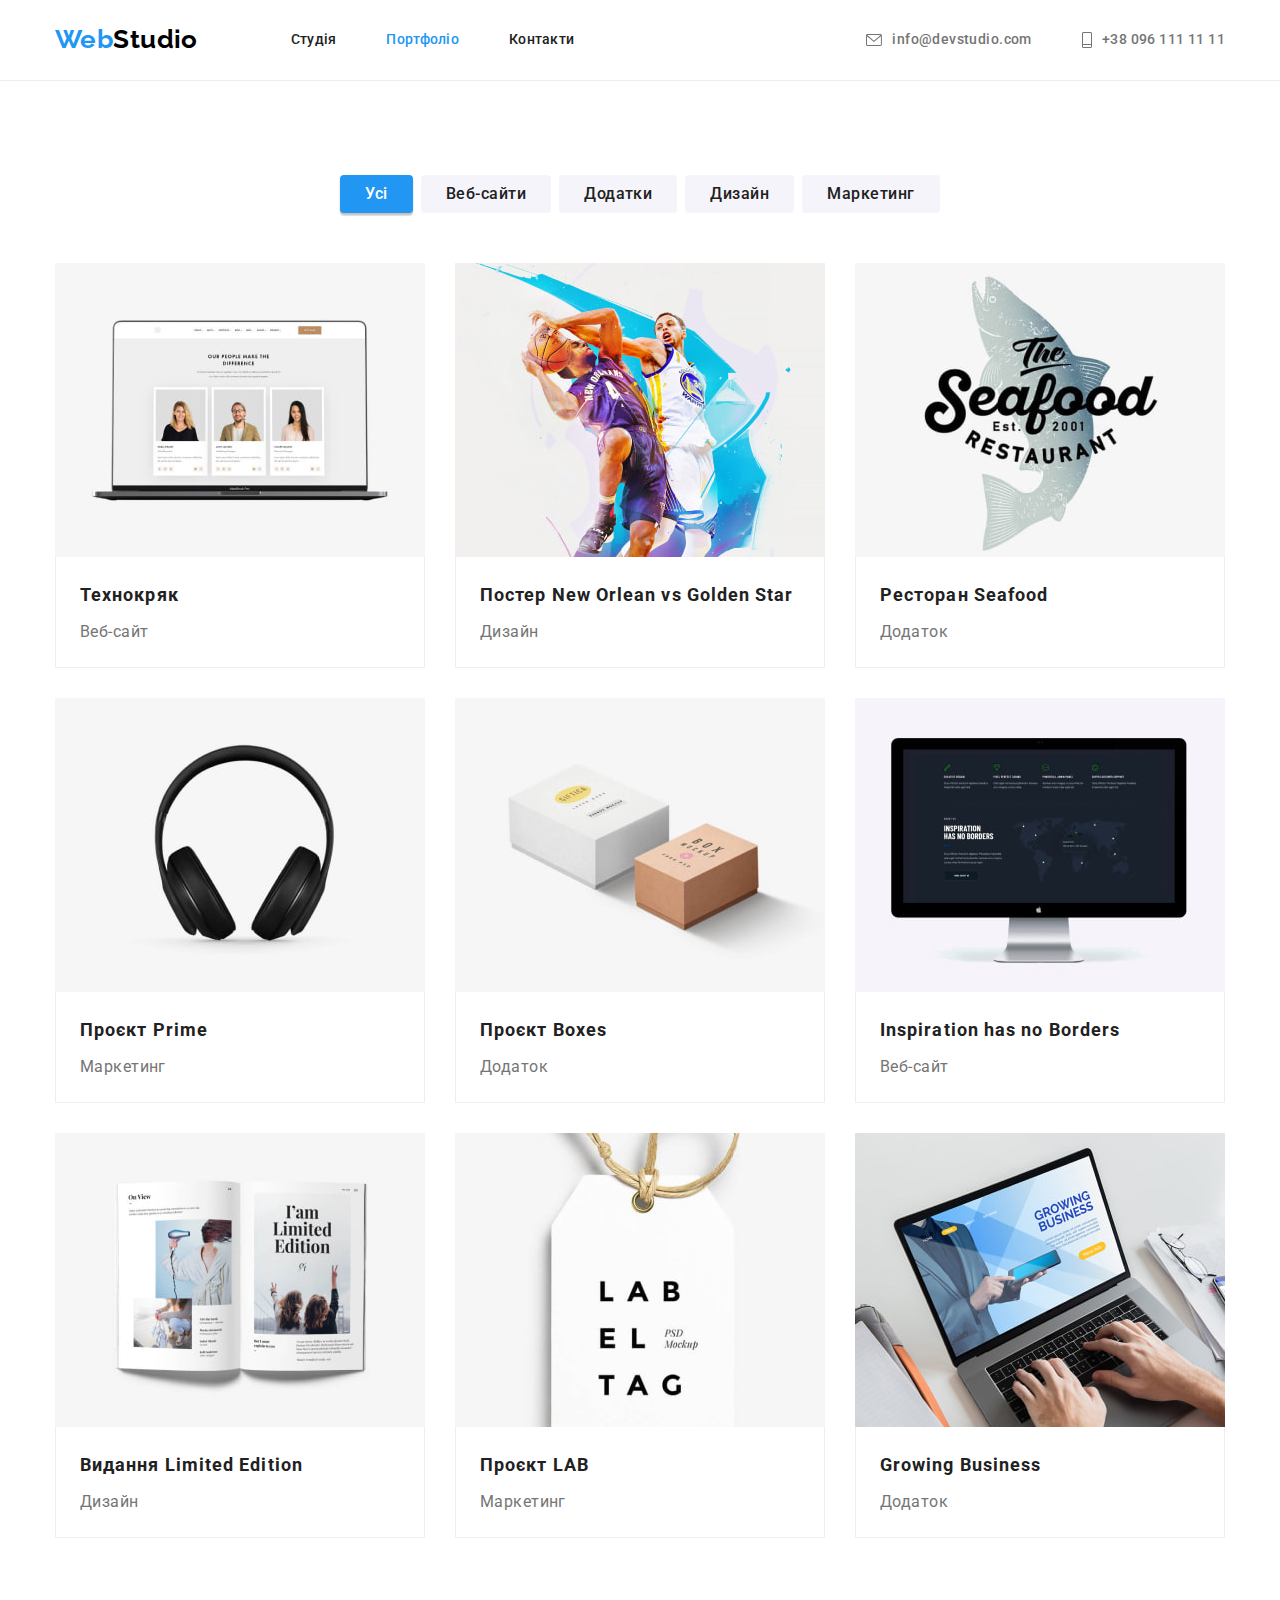
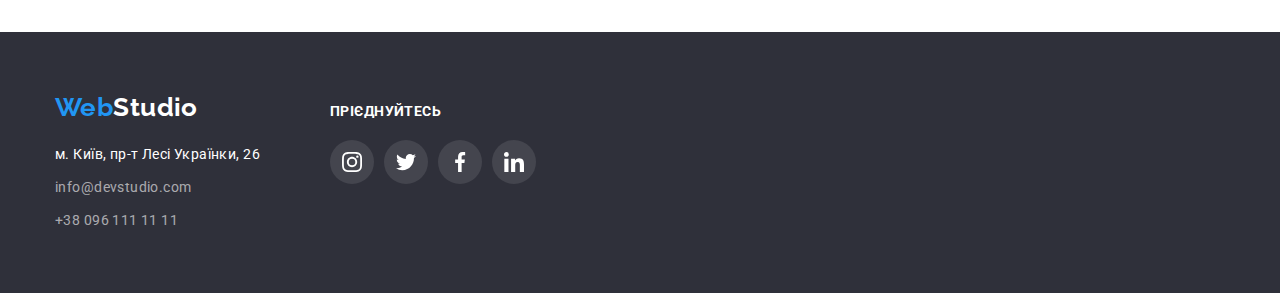
==== portfolio.html @ 02ed6fbc "Initial commit" ====
<!DOCTYPE html>
<html lang="uk">
  <head>
    <meta charset="UTF-8" />
    <meta name="viewport" content="width=device-width, initial-scale=1.0" />
    <title>Вебстудія Київ</title>
    <!-- Шрифти проекту -->
    <link rel="preconnect" href="https://fonts.googleapis.com" />
    <link rel="preconnect" href="https://fonts.gstatic.com" crossorigin />
    <link
      href="https://fonts.googleapis.com/css2?family=Raleway:wght@700&family=Roboto:wght@400;500;700;900&display=swap"
      rel="stylesheet"
    />
    <!-- modern-normalize -->
    <link
      rel="stylesheet"
      href="https://cdn.jsdelivr.net/npm/modern-normalize@2.0.0/modern-normalize.min.css"
    />
    <!-- Кастомні шрифти -->
    <link rel="stylesheet" href="./css/styles.css" />
  </head>
  <body>
    <!-- Шапка сайта -->
    <header class="page-header">
      <div class="container page-container">
        <nav class="page-nav">
          <a class="logo link logo-header" href="./index.html" lang="en">
            Web<span class="logo-white">Studio</span>
          </a>

          <ul class="page-list list">
            <li class="page-item">
              <a class="page-link link" href="./index.html">Студія</a>
            </li>
            <li class="page-item">
              <a class="page-link link active-link" href="./portfolio.html"
                >Портфоліо</a
              >
            </li>
            <li class="page-item">
              <a class="page-link link" href="./index.html">Контакти</a>
            </li>
          </ul>
        </nav>

        <ul class="contact-list list">
          <li class="contact-item">
            <a class="contact-mail-link link" href="mailto:info@devstudio.com">
              <svg class="contact-icon" width="16" height="12">
                <use href="./images/sprite.svg#envelope"></use>
              </svg>
              info@devstudio.com</a
            >
          </li>
          <li class="contact-item">
            <a class="contact-tel-link link" href="tel:+380961111111">
              <svg class="contact-icon" width="10" height="16">
                <use href="./images/sprite.svg#smartphone"></use>
              </svg>
              +38 096 111 11 11</a
            >
          </li>
        </ul>
      </div>
    </header>
    <!-- Тело сайта -->
    <main>
      <section class="work section">
        <div class="container">
          <h1 class="work-title visually-hidden title">Галерея проектів</h1>
          <!-- Фільтр проектів -->
          <ul class="work-list list">
            <li class="work-item">
              <button class="work-filter-btn active-btn btn" type="button">
                Усі
              </button>
            </li>

            <li class="work-item">
              <button class="work-filter-btn btn" type="button">
                Веб-сайти
              </button>
            </li>

            <li class="work-item">
              <button class="work-filter-btn btn" type="button">Додатки</button>
            </li>

            <li class="work-item">
              <button class="work-filter-btn btn" type="button">Дизайн</button>
            </li>

            <li class="work-item">
              <button class="work-filter-btn btn" type="button">
                Маркетинг
              </button>
            </li>
          </ul>
          <!-- Проекти -->
          <ul class="project-list list">
            <li class="project-item">
              <a class="project-link link" href="">
                <img
                  class="project-img"
                  src="./images/galery/img1.jpeg"
                  alt="Ноутбук із відкритим сайтом Технокряк"
                />
                <div class="project-item-content">
                  <h2 class="project-subtitle subtitle">Технокряк</h2>
                  <p class="project-deck">Веб-сайт</p>
                </div>
              </a>
            </li>

            <li class="project-item">
              <a class="project-link link" href="">
                <img
                  class="project-img"
                  src="./images/galery/img2.jpeg"
                  alt="Постер із двома баскетболістами"
                />
                <div class="project-item-content">
                  <h2 class="project-subtitle subtitle">
                    Постер <span lang="en">New Orlean vs Golden Star</span>
                  </h2>
                  <p class="project-deck">Дизайн</p>
                </div>
              </a>
            </li>

            <li class="project-item">
              <a class="project-link link" href="">
                <img
                  class="project-img"
                  src="./images/galery/img3.jpeg"
                  alt="Додаток для ресторану"
                />
                <div class="project-item-content">
                  <h2 class="project-subtitle subtitle">
                    Ресторан <span lang="en">Seafood</span>
                  </h2>
                  <p class="project-deck">Додаток</p>
                </div>
              </a>
            </li>

            <li class="project-item">
              <a class="project-link link" href="">
                <img
                  class="project-img"
                  src="./images/galery/img4.jpeg"
                  alt="Навушники"
                />
                <div class="project-item-content">
                  <h2 class="project-subtitle subtitle">
                    Проєкт <span lang="en">Prime</span>
                  </h2>
                  <p class="project-deck">Маркетинг</p>
                </div>
              </a>
            </li>

            <li class="project-item">
              <a class="project-link link" href="">
                <img
                  class="project-img"
                  src="./images/galery/img5.jpeg"
                  alt="Два бокси"
                />
                <div class="project-item-content">
                  <h2 class="project-subtitle subtitle">
                    Проєкт <span lang="en">Boxes</span>
                  </h2>
                  <p class="project-deck">Додаток</p>
                </div>
              </a>
            </li>

            <li class="project-item">
              <a class="project-link link" href="">
                <img
                  class="project-img"
                  src="./images/galery/img6.jpeg"
                  alt="Монітор із відкритим веб-сайтом"
                />
                <div class="project-item-content">
                  <h2 class="project-subtitle subtitle">
                    <span lang="en">Inspiration has no Borders</span>
                  </h2>
                  <p class="project-deck">Веб-сайт</p>
                </div>
              </a>
            </li>

            <li class="project-item">
              <a class="project-link link" href="">
                <img
                  class="project-img"
                  src="./images/galery/img7.jpeg"
                  alt="Відкрита книга"
                />
                <div class="project-item-content">
                  <h2 class="project-subtitle subtitle">
                    Видання <span lang="en">Limited Edition</span>
                  </h2>
                  <p class="project-deck">Дизайн</p>
                </div>
              </a>
            </li>

            <li class="project-item">
              <a class="project-link link" href="">
                <img
                  class="project-img"
                  src="./images/galery/img8.jpeg"
                  alt="Брелок з назвою проекту"
                />
                <div class="project-item-content">
                  <h2 class="project-subtitle subtitle">
                    Проєкт <span lang="en">LAB</span>
                  </h2>
                  <p class="project-deck">Маркетинг</p>
                </div>
              </a>
            </li>

            <li class="project-item">
              <a class="project-link link" href="">
                <img
                  class="project-img"
                  src="./images/galery/img9.jpeg"
                  alt="Ноутбук з відкритим додатком"
                />
                <div class="project-item-content">
                  <h2 class="project-subtitle subtitle">
                    <span lang="en">Growing Business</span>
                  </h2>
                  <p class="project-deck">Додаток</p>
                </div>
              </a>
            </li>
          </ul>
        </div>
      </section>
    </main>
    <!-- Подвал сайта-->
    <footer class="foot">
      <div class="container foot-container">
        <div class="foot-address-content">
          <a class="logo-foot logo link" href="./index.html" lang="en">
            Web<span class="logo-dark">Studio</span>
          </a>
          <address class="foot-address-block">
            <ul class="foot-address-list list">
              <li class="foot-address-item">
                <a
                  class="foot-contact-address-link link"
                  href="https://maps.app.goo.gl/mDqCFLNQbTsLXvxj6"
                  target="_blank"
                  rel="noopener noreferrer"
                  >м. Київ, пр-т Лесі Українки, 26</a
                >
              </li>
              <li class="foot-address-item">
                <a
                  class="foot-contact-mail-link link"
                  href="mailto:info@-itemdevstudio.com"
                  >info@devstudio.com</a
                >
              </li>
              <li class="foot-address-item">
                <a class="foot-contact-tel-link link" href="tel:+380961111111"
                  >+38 096 111 11 11</a
                >
              </li>
            </ul>
          </address>
        </div>
        <div class="foot-social-content">
          <p class="foot-social-deck">ПРІЄДНУЙТЕСЬ</p>
          <ul class="foot-social-list list">
            <li class="foot-social-item item">
              <a
                class="foot-social-link link"
                href=""
                target="_blank"
                rel="noopener noreferrer"
                aria-label="іконка Instagram"
              >
                <svg class="foot-social-icon" width="20" height="20">
                  <use href="./images/sprite.svg#instagram"></use>
                </svg>
              </a>
            </li>
            <li class="foot-social-item item">
              <a
                class="foot-social-link link"
                href=""
                target="_blank"
                rel="noopener noreferrer"
                aria-label="іконка Twitter"
              >
                <svg class="foot-social-icon" width="20" height="20">
                  <use href="./images/sprite.svg#twitter"></use>
                </svg>
              </a>
            </li>
            <li class="foot-social-item item">
              <a
                class="foot-social-link link"
                href=""
                target="_blank"
                rel="noopener noreferrer"
                aria-label="іконка Facebook"
              >
                <svg class="foot-social-icon" width="20" height="20">
                  <use href="./images/sprite.svg#facebook"></use>
                </svg>
              </a>
            </li>
            <li class="foot-social-item item">
              <a
                class="foot-social-link link"
                href=""
                target="_blank"
                rel="noopener noreferrer"
                aria-label="іконка Linkedin"
              >
                <svg class="foot-social-icon" width="20" height="20">
                  <use href="./images/sprite.svg#linkedin"></use>
                </svg>
              </a>
            </li>
          </ul>
        </div>
      </div>
    </footer>
  </body>
</html>
---- css/styles.css ----
:root {
  --main-font: 'Roboto', sans-serif;
  --secondary-font: 'Raleway', sans-serif;

  /* text color */
  --main-txt-cl: #757575;
  --secondary-txt-cl: #212121;
  --accent-cl: #2196f3;

  /* bacground text color */
  --main-bg-cl: #ffffff;
  --secondary-bg-cl: #f5f4fa;
  --dark-bg-cl: #2f303a;
  --border-item-cl: #eeeeee;
  --icon-color: #afb1b8;

  --gap-between-cards: 30px;
}

.visually-hidden {
  position: absolute;
  width: 1px;
  height: 1px;
  margin: -1px;
  border: 0;
  padding: 0;

  white-space: nowrap;
  clip-path: inset(100%);
  clip: rect(0 0 0 0);
  overflow: hidden;
}

body {
  color: var(--main-txt-cl);
  background-color: var(--main-bg-cl);

  font-family: var(--main-font);
  font-size: 14px;
  line-height: 1.71;
  letter-spacing: 0.03em;
}

.container {
  width: 1200px;
  padding-left: 15px;
  padding-right: 15px;
  margin-left: auto;
  margin-right: auto;
  /* outline: 2px solid #000000; */
}

h1,
h2,
h3,
h4,
h5,
h6,
p {
  margin: 0;
}

img {
  display: block;
  max-width: 100%;
  height: auto;
}

.section {
  padding-top: 94px;
  padding-bottom: 94px;
}

.link {
  text-decoration: none;
}

.list {
  margin: 0;
  padding: 0;
  list-style: none;
}

.btn {
  cursor: pointer;
}

/* ====== Page header ====== */
/* = logo = */
.page-header {
  border-bottom: 1px solid #ececec;
}

.logo {
  color: var(--accent-cl);
  font-family: var(--secondary-font);
  font-size: 26px;
  font-weight: 700;
  line-height: 1.2;
}

.logo-header {
  margin-right: 93px;
}

.logo-white {
  color: #000000;
}
.logo-dark {
  color: var(--main-bg-cl);
}
/* = /logo = */
/* = link-list = */
.page-container {
  display: flex;
  align-items: center;
}

.page-list {
  display: flex;
  align-items: center;
}

.page-item {
  margin-right: 50px;
}

.page-item:last-child {
  margin-right: 0;
}

.page-nav {
  display: flex;
  align-items: center;
}

.page-link {
  display: block;
  padding-top: 32px;
  padding-bottom: 32px;

  font-weight: 500;
  line-height: 1.14;
  letter-spacing: 0.02em;

  color: var(--secondary-txt-cl);
}

.page-link:hover,
.page-link:focus,
.contact-mail-link:hover,
.contact-mail-link:focus,
.contact-tel-link:hover,
.contact-tel-link:focus {
  color: var(--accent-cl);
}

.active-link {
  color: var(--accent-cl);
}
/* = /link-list = */
/* = contact-list = */
.contact-list {
  display: flex;
  align-items: center;

  margin-left: auto;
}

.contact-item {
  margin-right: 50px;
}

.contact-item:last-child {
  margin-right: 0;
}

.contact-mail-link,
.contact-tel-link {
  display: flex;
  align-items: center;

  color: currentColor;
  font-weight: 500;
}

.contact-icon {
  margin-right: 10px;
  fill: currentColor;
}
/* = /contact-list = */
/* ====== /Page header ====== */

/* ====== Hero section ====== */
.hero {
  text-align: center;
  padding-top: 200px;
  padding-bottom: 200px;
  color: var(--main-bg-cl);

  max-width: 1600px;
  max-height: 600px;
  margin-left: auto;
  margin-right: auto;
  background-color: var(--dark-bg-cl);
  background-image: linear-gradient(
      to right,
      rgba(47, 48, 58, 0.4),
      rgba(47, 48, 58, 0.4)
    ),
    url('../images/bgimage/herobg.jpeg');
  background-repeat: no-repeat;
  background-position: center;
  background-size: cover;
}

.hero-title {
  width: 696px;
  margin-left: auto;
  margin-right: auto;
  margin-bottom: 30px;

  font-size: 44px;
  font-weight: 900;
  line-height: 1.36;
  letter-spacing: 0.06em;
}

.feedback-btn {
  display: inline-flex;
  min-width: 216px;
  min-height: 50px;
  border-radius: 4px;
  border: none;
  padding-top: 10px;
  padding-right: 32px;
  padding-bottom: 10px;
  padding-left: 32px;

  font-size: 16px;
  font-weight: 700;
  line-height: 1.87;
  letter-spacing: 0.06em;
  text-align: center;

  color: var(--main-bg-cl);
  background-color: var(--accent-cl);
}

.feedback-btn:hover,
.feedback-btn:focus {
  background-color: #188ce8;
}
/* ====== /Hero section ====== */

/* ====== Advantage section ====== */
.advantag-list {
  display: flex;
}

.advantag-item {
  min-width: 270px;
  margin-right: 30px;
}

.advantag-item:last-child {
  margin-right: 0;
}

.advantag-icon-content {
  display: flex;
  align-items: center;
  justify-content: center;
  margin-bottom: 30px;

  width: 270px;
  height: 120px;
  border-radius: 4px;

  background-color: var(--secondary-bg-cl);
}

.advantag-subtitle {
  margin-bottom: 10px;

  font-weight: 700;
  font-size: 14px;
  line-height: 1.14;
  letter-spacing: 0.03em;

  color: var(--secondary-txt-cl);
}
/* ====== /Advantage section ====== */

/* ====== About section ====== */
.about {
  padding-top: 0;
}

.about-list {
  display: flex;
}

.about-item {
  margin-right: 30px;
}

.about-item:last-child {
  margin-right: 0;
}

.about-title,
.team-title,
.clients-title {
  margin-bottom: 50px;

  font-size: 36px;
  font-weight: 700;
  line-height: 1.16;
  letter-spacing: 0.03em;
  text-align: center;

  color: var(--secondary-txt-cl);
}
/* ====== /About section ====== */

/* ====== Team section ====== */
.team {
  background-color: var(--secondary-bg-cl);
}

.team-list {
  display: flex;

  text-align: center;
}

.team-item {
  margin-right: 30px;

  min-width: 270px;

  border-radius: 0 0 4px 4px;
  box-shadow: 0px 2px 1px 0px #00000033, 0px 1px 1px 0px #00000024,
    0px 1px 3px 0px #0000001f;
  background-color: var(--main-bg-cl);
}

.team-item:last-child {
  margin-right: 0;
}

.team-item-content {
  padding-top: 30px;
  padding-bottom: 30px;
}

.team-subtitle {
  margin-bottom: 10px;

  font-size: 16px;
  font-weight: 500;
  line-height: 1.18;
  letter-spacing: 0.03em;

  color: var(--secondary-txt-cl);
}

.team-deck {
  margin-top: 0;
  margin-bottom: 16px;

  font-size: 16px;
  line-height: 1.18;
}

.team-social-list {
  display: flex;
  align-items: center;
  justify-content: center;
}

.team-social-item:not(:last-child) {
  display: flex;
  margin-right: 10px;
}

.team-social-link {
  display: flex;
  align-items: center;
  justify-content: center;

  width: 44px;
  height: 44px;
  border-radius: 50%;

  color: var(--icon-color);
  background-color: var(--main-bg-cl);
}

.team-social-link:hover,
.team-social-link:focus {
  color: var(--main-bg-cl);
  background-color: var(--accent-cl);
}

.social-icon {
  fill: currentColor;
}
/* ====== /Team section ====== */

/* ====== Clients section ====== */
.clients-list {
  display: flex;
  align-items: center;
  justify-content: center;
}

.clients-item {
  display: flex;
  align-items: center;
  justify-content: center;
  margin-right: 30px;
}

.clients-item:last-child {
  margin-right: 0;
}

.clients-item-link {
  display: flex;
  align-items: center;
  justify-content: center;

  width: 170px;
  height: 92px;
  border-radius: 4px;
  border: 1px solid var(--icon-color);
  color: var(--icon-color);
}

.clients-item-link:hover,
.clients-item-link:focus {
  color: var(--accent-cl);
  border-color: var(--accent-cl);
}

.clients-icon {
  fill: currentColor;
}
/* ====== /Clients section ====== */

/* ====== Footer ====== */
.foot {
  padding-top: 60px;
  padding-bottom: 60px;

  background-color: var(--dark-bg-cl);
}

.foot-container {
  display: flex;
  align-items: baseline;
}

.foot-address-content:not(:last-child) {
  margin-right: 70px;
}

.logo-foot {
  display: inline-block;
  margin-bottom: 20px;
}

.foot-address-block {
  display: block;

  font-style: inherit;
}

.foot-address-item {
  margin-bottom: 9px;
}

.foot-address-item:last-child {
  margin-bottom: 0;
}

.foot-contact-address-link {
  color: var(--main-bg-cl);
}

.foot-contact-mail-link,
.foot-contact-tel-link {
  color: rgba(255, 255, 255, 0.6);
}

.foot-contact-address-link:hover,
.foot-contact-address-link:focus,
.foot-contact-mail-link:hover,
.foot-contact-mail-link:focus,
.foot-contact-tel-link:hover,
.foot-contact-tel-link:focus {
  color: var(--accent-cl);
}

.foot-social-deck {
  margin-bottom: 20px;

  font-size: 14px;
  font-weight: 700;
  line-height: 1.14;
  font-family: Roboto;

  color: var(--main-bg-cl);
}

.foot-social-list {
  display: flex;
  align-items: center;
  justify-content: center;
}

.foot-social-item:not(:last-child) {
  margin-right: 10px;
}

.foot-social-link {
  display: flex;
  align-items: center;
  justify-content: center;

  width: 44px;
  height: 44px;
  border-radius: 50%;

  color: var(--main-bg-cl);
  background-color: rgba(255, 255, 255, 0.1);
}

.foot-social-link:hover,
.foot-social-link:focus {
  background-color: var(--accent-cl);
}

.foot-social-icon {
  fill: currentColor;
}

/* ====== /Footer ====== */

/* =============== Portfolio =============== */

/* ====== Work section ====== */

/* = Project filter = */
.work-list {
  display: flex;
  align-items: center;
  justify-content: center;

  margin-bottom: 50px;
}

.work-item {
  margin-right: 8px;
}

.work-item:last-child {
  margin-right: 0;
}

.work-filter-btn {
  display: inline-flex;

  padding-top: 6px;
  padding-right: 25px;
  padding-bottom: 6px;
  padding-left: 25px;

  border-radius: 4px;
  border: none;

  font-size: 16px;
  font-weight: 500;
  line-height: 1.62;
  letter-spacing: 0.03em;

  color: var(--secondary-txt-cl);
  background-color: var(--secondary-bg-cl);
}

.work-filter-btn:hover,
.work-filter-btn:focus {
  color: var(--main-bg-cl);
  background-color: var(--accent-cl);
  box-shadow: 0px 2px 2px 0px #0000001f, 0px 1px 2px 0px #00000014,
    0px 3px 1px 0px #0000001a;
}

.active-btn {
  color: var(--main-bg-cl);
  background-color: var(--accent-cl);
  box-shadow: 0px 2px 2px 0px #0000001f, 0px 1px 2px 0px #00000014,
    0px 3px 1px 0px #0000001a;
}
/* = /Project filter = */

/* = Project list = */
.project-list {
  display: flex;
  flex-wrap: wrap;
  margin-top: calc(-1 * var(--gap-between-cards));
  margin-left: calc(-1 * var(--gap-between-cards));
}

.project-item {
  flex-basis: calc(100% / 3 - var(--gap-between-cards));

  margin-top: var(--gap-between-cards);
  margin-left: var(--gap-between-cards);

  min-width: 370px;
  min-height: 404px;
}

.project-link {
  display: block;
}

.project-link:hover,
.project-link:focus {
  box-shadow: 1px 4px 6px 0px #00000029, 0px 4px 4px 0px #0000000f,
    0px 1px 1px 0px #0000001f;
}

.project-item-content {
  padding-top: 20px;
  padding-right: 24px;
  padding-bottom: 20px;
  padding-left: 24px;

  border-right: 1px solid var(--border-item-cl);
  border-bottom: 1px solid var(--border-item-cl);
  border-left: 1px solid var(--border-item-cl);
}

.project-subtitle {
  margin-bottom: 4px;

  font-size: 18px;
  font-weight: 700;
  line-height: 2;
  letter-spacing: 0.06em;

  color: var(--secondary-txt-cl);
}

.project-deck {
  font-size: 16px;
  line-height: 1.87;

  color: var(--main-txt-cl);
}
/* = /Project list = */

/* ====== /Work section ====== */

/* =============== /Portfolio =============== */
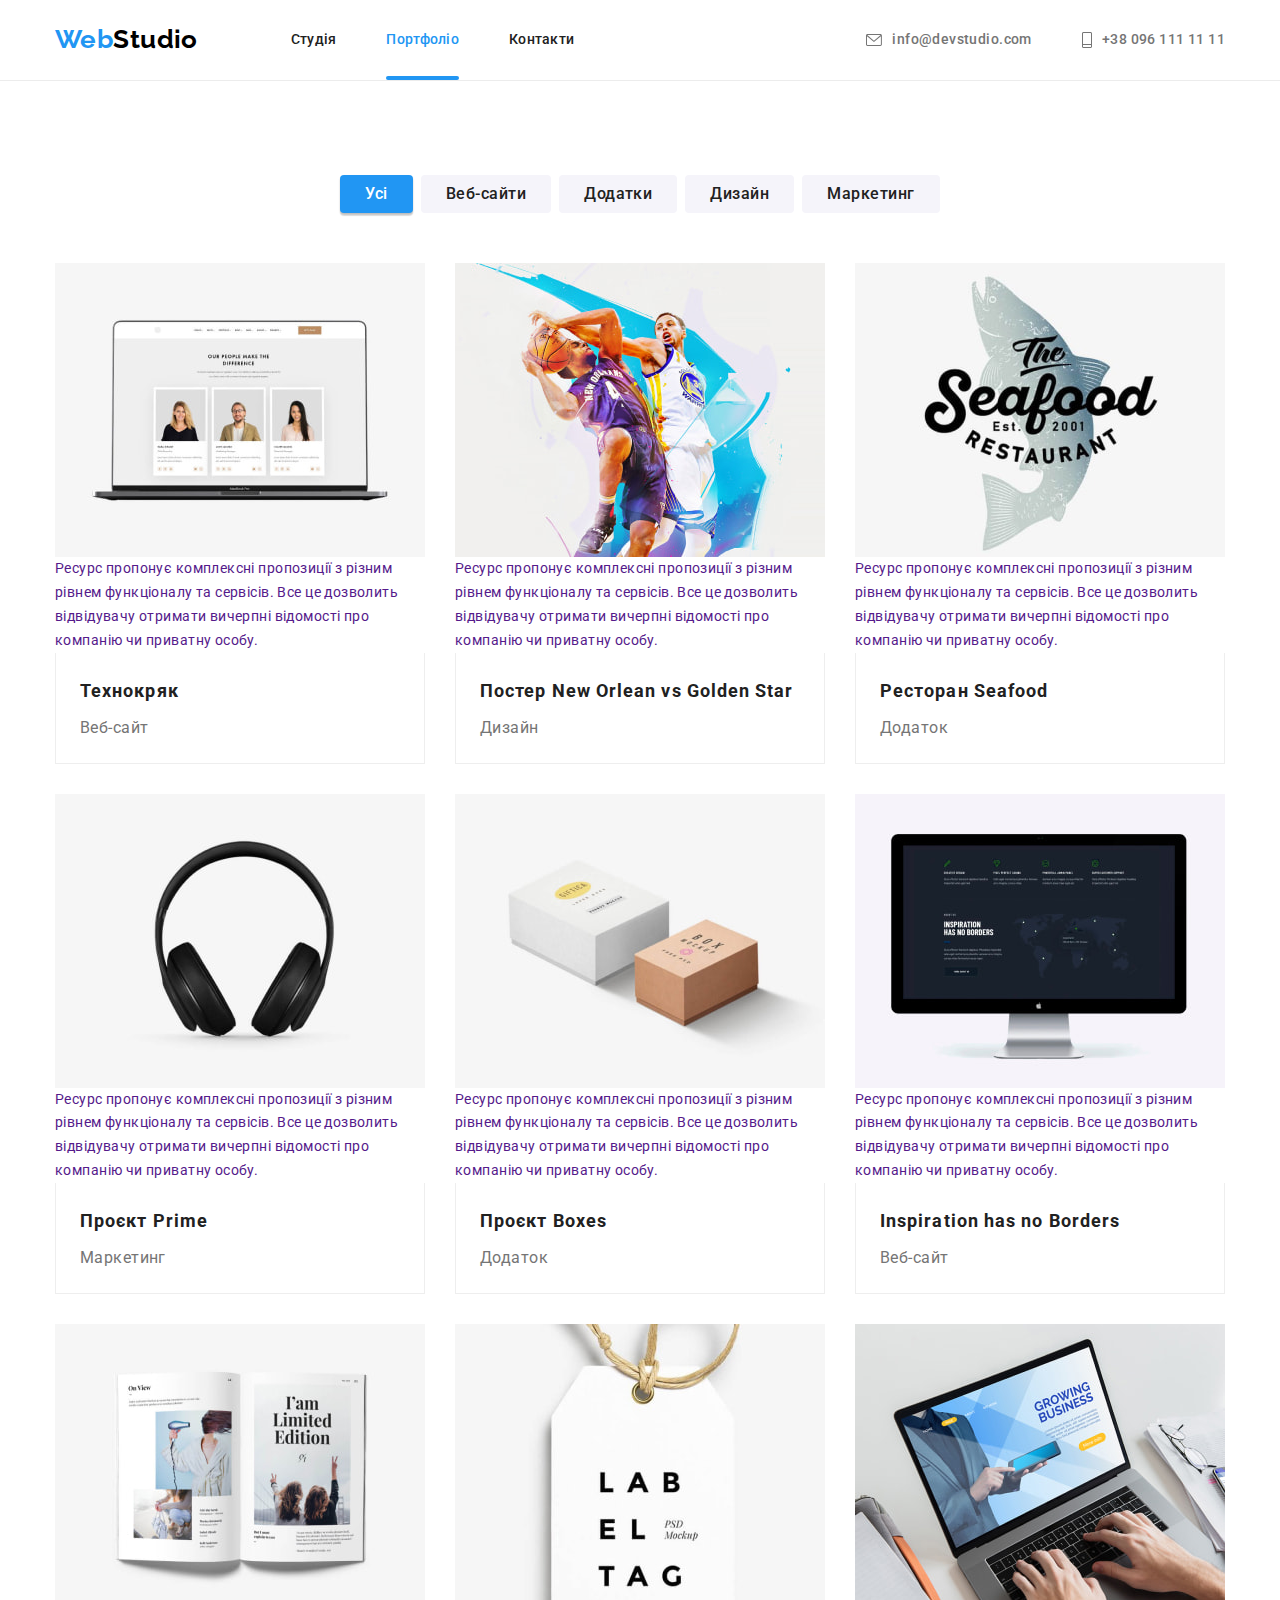
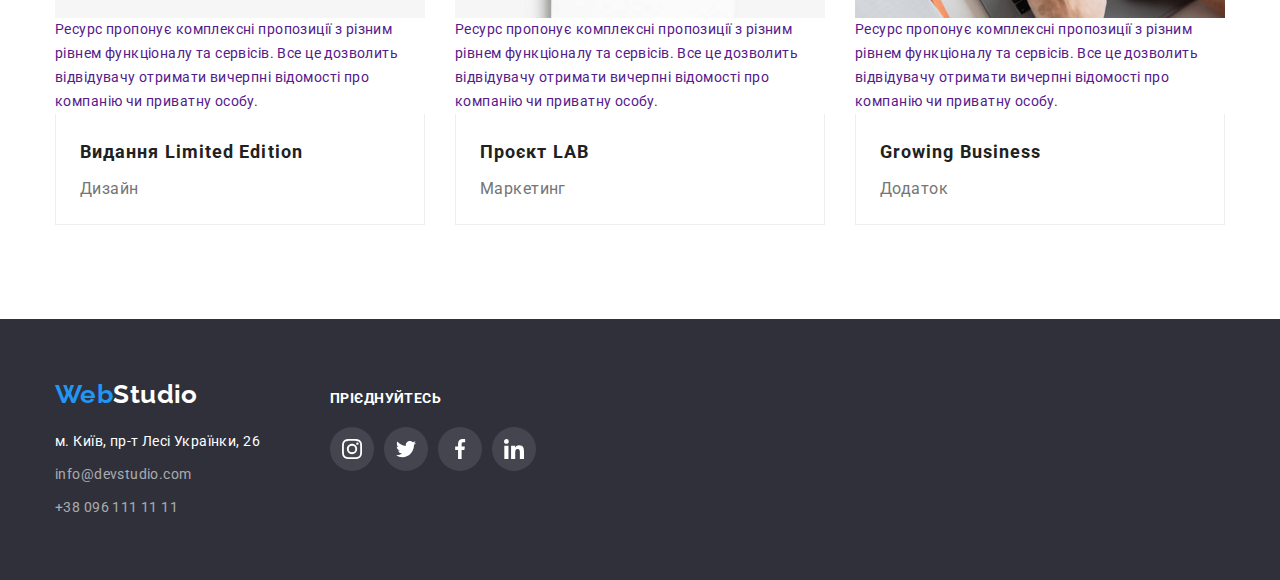
==== commit e443ff33: "added div project-img-content" ====
--- a/portfolio.html
+++ b/portfolio.html
@@ -100,11 +100,20 @@
           <ul class="project-list list">
             <li class="project-item">
               <a class="project-link link" href="">
-                <img
-                  class="project-img"
-                  src="./images/galery/img1.jpeg"
-                  alt="Ноутбук із відкритим сайтом Технокряк"
-                />
+                <div class="project-img-content">
+                  <img
+                    class="project-img"
+                    src="./images/galery/img1.jpeg"
+                    alt="Ноутбук із відкритим сайтом Технокряк"
+                    width="370"
+                    height="294"
+                  />
+                  <p class="project-img-deck">
+                    Ресурс пропонує комплексні пропозиції з різним рівнем
+                    функціоналу та сервісів. Все це дозволить відвідувачу
+                    отримати вичерпні відомості про компанію чи приватну особу.
+                  </p>
+                </div>
                 <div class="project-item-content">
                   <h2 class="project-subtitle subtitle">Технокряк</h2>
                   <p class="project-deck">Веб-сайт</p>
@@ -114,11 +123,20 @@
 
             <li class="project-item">
               <a class="project-link link" href="">
-                <img
-                  class="project-img"
-                  src="./images/galery/img2.jpeg"
-                  alt="Постер із двома баскетболістами"
-                />
+                <div class="project-img-content">
+                  <img
+                    class="project-img"
+                    src="./images/galery/img2.jpeg"
+                    alt="Постер із двома баскетболістами"
+                    width="370"
+                    height="294"
+                  />
+                  <p class="project-img-deck">
+                    Ресурс пропонує комплексні пропозиції з різним рівнем
+                    функціоналу та сервісів. Все це дозволить відвідувачу
+                    отримати вичерпні відомості про компанію чи приватну особу.
+                  </p>
+                </div>
                 <div class="project-item-content">
                   <h2 class="project-subtitle subtitle">
                     Постер <span lang="en">New Orlean vs Golden Star</span>
@@ -130,11 +148,20 @@
 
             <li class="project-item">
               <a class="project-link link" href="">
-                <img
-                  class="project-img"
-                  src="./images/galery/img3.jpeg"
-                  alt="Додаток для ресторану"
-                />
+                <div class="project-img-content">
+                  <img
+                    class="project-img"
+                    src="./images/galery/img3.jpeg"
+                    alt="Додаток для ресторану"
+                    width="370"
+                    height="294"
+                  />
+                  <p class="project-img-deck">
+                    Ресурс пропонує комплексні пропозиції з різним рівнем
+                    функціоналу та сервісів. Все це дозволить відвідувачу
+                    отримати вичерпні відомості про компанію чи приватну особу.
+                  </p>
+                </div>
                 <div class="project-item-content">
                   <h2 class="project-subtitle subtitle">
                     Ресторан <span lang="en">Seafood</span>
@@ -146,11 +173,20 @@
 
             <li class="project-item">
               <a class="project-link link" href="">
-                <img
-                  class="project-img"
-                  src="./images/galery/img4.jpeg"
-                  alt="Навушники"
-                />
+                <div class="project-img-content">
+                  <img
+                    class="project-img"
+                    src="./images/galery/img4.jpeg"
+                    alt="Навушники"
+                    width="370"
+                    height="294"
+                  />
+                  <p class="project-img-deck">
+                    Ресурс пропонує комплексні пропозиції з різним рівнем
+                    функціоналу та сервісів. Все це дозволить відвідувачу
+                    отримати вичерпні відомості про компанію чи приватну особу.
+                  </p>
+                </div>
                 <div class="project-item-content">
                   <h2 class="project-subtitle subtitle">
                     Проєкт <span lang="en">Prime</span>
@@ -162,11 +198,20 @@
 
             <li class="project-item">
               <a class="project-link link" href="">
-                <img
-                  class="project-img"
-                  src="./images/galery/img5.jpeg"
-                  alt="Два бокси"
-                />
+                <div class="project-img-content">
+                  <img
+                    class="project-img"
+                    src="./images/galery/img5.jpeg"
+                    alt="Два бокси"
+                    width="370"
+                    height="294"
+                  />
+                  <p class="project-img-deck">
+                    Ресурс пропонує комплексні пропозиції з різним рівнем
+                    функціоналу та сервісів. Все це дозволить відвідувачу
+                    отримати вичерпні відомості про компанію чи приватну особу.
+                  </p>
+                </div>
                 <div class="project-item-content">
                   <h2 class="project-subtitle subtitle">
                     Проєкт <span lang="en">Boxes</span>
@@ -178,11 +223,20 @@
 
             <li class="project-item">
               <a class="project-link link" href="">
-                <img
-                  class="project-img"
-                  src="./images/galery/img6.jpeg"
-                  alt="Монітор із відкритим веб-сайтом"
-                />
+                <div class="project-img-content">
+                  <img
+                    class="project-img"
+                    src="./images/galery/img6.jpeg"
+                    alt="Монітор із відкритим веб-сайтом"
+                    width="370"
+                    height="294"
+                  />
+                  <p class="project-img-deck">
+                    Ресурс пропонує комплексні пропозиції з різним рівнем
+                    функціоналу та сервісів. Все це дозволить відвідувачу
+                    отримати вичерпні відомості про компанію чи приватну особу.
+                  </p>
+                </div>
                 <div class="project-item-content">
                   <h2 class="project-subtitle subtitle">
                     <span lang="en">Inspiration has no Borders</span>
@@ -194,11 +248,20 @@
 
             <li class="project-item">
               <a class="project-link link" href="">
-                <img
-                  class="project-img"
-                  src="./images/galery/img7.jpeg"
-                  alt="Відкрита книга"
-                />
+                <div class="project-img-content">
+                  <img
+                    class="project-img"
+                    src="./images/galery/img7.jpeg"
+                    alt="Відкрита книга"
+                    width="370"
+                    height="294"
+                  />
+                  <p class="project-img-deck">
+                    Ресурс пропонує комплексні пропозиції з різним рівнем
+                    функціоналу та сервісів. Все це дозволить відвідувачу
+                    отримати вичерпні відомості про компанію чи приватну особу.
+                  </p>
+                </div>
                 <div class="project-item-content">
                   <h2 class="project-subtitle subtitle">
                     Видання <span lang="en">Limited Edition</span>
@@ -210,11 +273,20 @@
 
             <li class="project-item">
               <a class="project-link link" href="">
-                <img
-                  class="project-img"
-                  src="./images/galery/img8.jpeg"
-                  alt="Брелок з назвою проекту"
-                />
+                <div class="project-img-content">
+                  <img
+                    class="project-img"
+                    src="./images/galery/img8.jpeg"
+                    alt="Брелок з назвою проекту"
+                    width="370"
+                    height="294"
+                  />
+                  <p class="project-img-deck">
+                    Ресурс пропонує комплексні пропозиції з різним рівнем
+                    функціоналу та сервісів. Все це дозволить відвідувачу
+                    отримати вичерпні відомості про компанію чи приватну особу.
+                  </p>
+                </div>
                 <div class="project-item-content">
                   <h2 class="project-subtitle subtitle">
                     Проєкт <span lang="en">LAB</span>
@@ -226,11 +298,20 @@
 
             <li class="project-item">
               <a class="project-link link" href="">
-                <img
-                  class="project-img"
-                  src="./images/galery/img9.jpeg"
-                  alt="Ноутбук з відкритим додатком"
-                />
+                <div class="project-img-content">
+                  <img
+                    class="project-img"
+                    src="./images/galery/img9.jpeg"
+                    alt="Ноутбук з відкритим додатком"
+                    width="370"
+                    height="294"
+                  />
+                  <p class="project-img-deck">
+                    Ресурс пропонує комплексні пропозиції з різним рівнем
+                    функціоналу та сервісів. Все це дозволить відвідувачу
+                    отримати вичерпні відомості про компанію чи приватну особу.
+                  </p>
+                </div>
                 <div class="project-item-content">
                   <h2 class="project-subtitle subtitle">
                     <span lang="en">Growing Business</span>
--- a/css/styles.css
+++ b/css/styles.css
@@ -13,6 +13,10 @@
   --dark-bg-cl: #2f303a;
   --border-item-cl: #eeeeee;
   --icon-color: #afb1b8;
+
+  /* transitions */
+  --duration: 250ms;
+  --timing-function: cubic-bezier(0.4, 0, 0.2, 1);
 
   --gap-between-cards: 30px;
 }
@@ -135,6 +139,8 @@
 }
 
 .page-link {
+  position: relative;
+
   display: block;
   padding-top: 32px;
   padding-bottom: 32px;
@@ -157,6 +163,20 @@
 
 .active-link {
   color: var(--accent-cl);
+}
+
+.active-link::after {
+  content: '';
+
+  position: absolute;
+  left: 0;
+  bottom: 0;
+
+  display: block;
+  width: 100%;
+  height: 4px;
+  border-radius: 2px;
+  background-color: var(--accent-cl);
 }
 /* = /link-list = */
 /* = contact-list = */
@@ -297,18 +317,6 @@
   padding-top: 0;
 }
 
-.about-list {
-  display: flex;
-}
-
-.about-item {
-  margin-right: 30px;
-}
-
-.about-item:last-child {
-  margin-right: 0;
-}
-
 .about-title,
 .team-title,
 .clients-title {
@@ -321,6 +329,33 @@
   text-align: center;
 
   color: var(--secondary-txt-cl);
+}
+
+.about-list {
+  display: flex;
+}
+
+.about-item:not(:last-child) {
+  margin-right: 30px;
+}
+.about-content {
+  position: relative;
+}
+
+.about-deck {
+  position: absolute;
+  bottom: 0;
+  left: 0;
+  width: 100%;
+
+  font-weight: 700;
+  line-height: 1.14;
+  text-align: center;
+  padding-top: 27px;
+  padding-bottom: 27px;
+
+  color: var(--main-bg-cl);
+  background-color: rgba(47, 48, 58, 0.8);
 }
 /* ====== /About section ====== */
 
